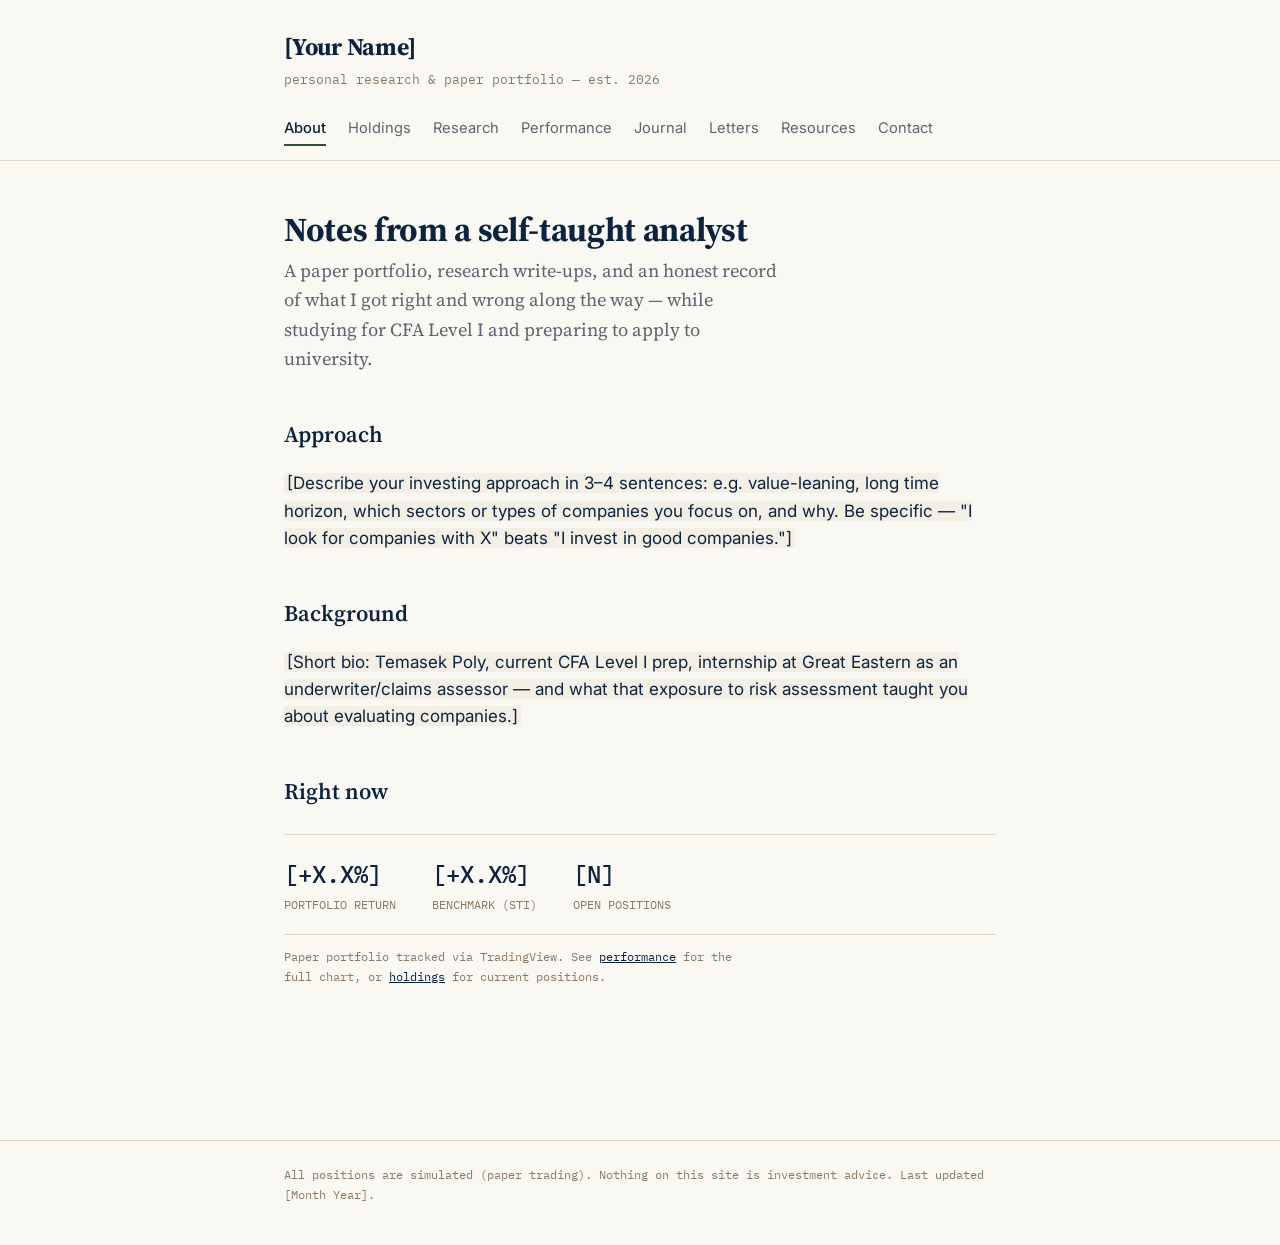
==== index.html @ 6b08133f "Add files via upload" ====
<!DOCTYPE html>
<html lang="en">
<head>
<meta charset="UTF-8">
<meta name="viewport" content="width=device-width, initial-scale=1.0">
<title>[Your Name] &mdash; Investment Research</title>
<link rel="stylesheet" href="style.css">
</head>
<body>

<header class="site">
  <div class="wrap">
    <a href="index.html" class="site-title">[Your Name]</a>
    <div class="site-tagline">personal research &amp; paper portfolio — est. 2026</div>
    <nav class="site">
      <a href="index.html" class="active">About</a>
      <a href="holdings.html">Holdings</a>
      <a href="research.html">Research</a>
      <a href="performance.html">Performance</a>
      <a href="journal.html">Journal</a>
      <a href="letters.html">Letters</a>
      <a href="resources.html">Resources</a>
      <a href="contact.html">Contact</a>
    </nav>
  </div>
</header>

<main>
  <div class="wrap">
    <h1>Notes from a self-taught analyst</h1>
    <p class="lede">A paper portfolio, research write-ups, and an honest record of what I got right and wrong along the way &mdash; while studying for CFA Level I and preparing to apply to university.</p>

    <h2>Approach</h2>
    <p><span class="ph">[Describe your investing approach in 3&ndash;4 sentences: e.g. value-leaning, long time horizon, which sectors or types of companies you focus on, and why. Be specific &mdash; "I look for companies with X" beats "I invest in good companies."]</span></p>

    <h2>Background</h2>
    <p><span class="ph">[Short bio: Temasek Poly, current CFA Level I prep, internship at Great Eastern as an underwriter/claims assessor &mdash; and what that exposure to risk assessment taught you about evaluating companies.]</span></p>

    <h2>Right now</h2>
    <div class="stats">
      <div class="stat"><div class="num">[+X.X%]</div><div class="label">PORTFOLIO RETURN</div></div>
      <div class="stat"><div class="num">[+X.X%]</div><div class="label">BENCHMARK (STI)</div></div>
      <div class="stat"><div class="num">[N]</div><div class="label">OPEN POSITIONS</div></div>
    </div>
    <p class="meta">Paper portfolio tracked via TradingView. See <a href="performance.html">performance</a> for the full chart, or <a href="holdings.html">holdings</a> for current positions.</p>
  </div>
</main>

<footer class="site">
  <div class="wrap">
    All positions are simulated (paper trading). Nothing on this site is investment advice. Last updated [Month Year].
  </div>
</footer>

</body>
</html>
---- style.css ----
@import url('https://fonts.googleapis.com/css2?family=Source+Serif+4:opsz,wght@8..60,400;8..60,600;8..60,700&family=Inter:wght@400;500;600&family=IBM+Plex+Mono:wght@400;500&display=swap');

:root{
  --ink:#0C2340;
  --paper:#FAF8F3;
  --paper-raised:#F3EFE4;
  --green:#2F5233;
  --brick:#8B3A3A;
  --stone:#8B7864;
  --line:#DDD7C7;
  --muted:#5C6470;
  --serif: 'Source Serif 4', Georgia, serif;
  --sans: 'Inter', -apple-system, sans-serif;
  --mono: 'IBM Plex Mono', monospace;
}

*{box-sizing:border-box;}
html{scroll-behavior:smooth;}
body{
  margin:0;
  background:var(--paper);
  color:var(--ink);
  font-family:var(--sans);
  font-size:17px;
  line-height:1.6;
}
a{color:var(--ink);}
a:focus-visible, button:focus-visible, input:focus-visible, textarea:focus-visible{
  outline:2px solid var(--green);
  outline-offset:2px;
}

.wrap{max-width:760px;margin:0 auto;padding:0 24px;}

/* Header / nav */
header.site{
  border-bottom:1px solid var(--line);
  padding:28px 0 0;
}
.site-title{
  font-family:var(--serif);
  font-weight:700;
  font-size:1.5rem;
  text-decoration:none;
  color:var(--ink);
  letter-spacing:-0.01em;
}
.site-tagline{
  font-family:var(--mono);
  font-size:0.8rem;
  color:var(--stone);
  margin-top:4px;
}
nav.site{
  display:flex;
  flex-wrap:wrap;
  gap:2px 22px;
  margin:22px 0 0;
  padding-bottom:14px;
}
nav.site a{
  text-decoration:none;
  font-size:0.92rem;
  color:var(--muted);
  padding:4px 0;
  border-bottom:2px solid transparent;
}
nav.site a:hover{color:var(--ink);}
nav.site a.active{color:var(--ink);border-bottom-color:var(--green);font-weight:500;}

main{padding:48px 0 80px;}

h1{
  font-family:var(--serif);
  font-size:2.1rem;
  line-height:1.2;
  margin:0 0 6px;
  font-weight:700;
  letter-spacing:-0.01em;
}
h2{
  font-family:var(--serif);
  font-size:1.4rem;
  margin:44px 0 14px;
  font-weight:600;
}
h3{
  font-family:var(--serif);
  font-size:1.1rem;
  margin:28px 0 8px;
  font-weight:600;
}
p{max-width:66ch;}
.lede{
  font-family:var(--serif);
  font-size:1.15rem;
  color:var(--muted);
  max-width:56ch;
  margin-top:0;
}
.meta{
  font-family:var(--mono);
  font-size:0.78rem;
  color:var(--stone);
}

/* Ledger rows (holdings, journal) */
.ledger{border-top:1px solid var(--line);margin-top:18px;}
.ledger-row{
  display:flex;
  gap:16px;
  padding:16px 0;
  border-bottom:1px solid var(--line);
  align-items:baseline;
}
.ledger-row .ticker{
  font-family:var(--mono);
  font-weight:500;
  width:64px;
  flex-shrink:0;
}
.ledger-row .body{flex:1;min-width:0;}
.ledger-row .name{font-weight:600;}
.ledger-row .thesis{color:var(--muted);font-size:0.94rem;margin-top:3px;}
.ledger-row .num{
  font-family:var(--mono);
  font-size:0.92rem;
  text-align:right;
  flex-shrink:0;
}
.gain{color:var(--green);}
.loss{color:var(--brick);}

/* Journal / letters entries */
.entry{
  border-top:1px solid var(--line);
  padding:22px 0;
}
.entry:last-child{border-bottom:1px solid var(--line);}
.entry .meta{margin-bottom:6px;}
.entry h3{margin:0 0 8px;}
.tag{
  display:inline-block;
  font-family:var(--mono);
  font-size:0.72rem;
  color:var(--stone);
  border:1px solid var(--line);
  border-radius:3px;
  padding:1px 7px;
  margin-right:6px;
}

/* Cards for resources */
.res-item{padding:14px 0;border-top:1px solid var(--line);}
.res-item:last-child{border-bottom:1px solid var(--line);}
.res-item .title{font-weight:600;}
.res-item .note{color:var(--muted);font-size:0.94rem;margin-top:2px;}

/* Placeholder styling */
.ph{
  background:var(--paper-raised);
  border-radius:2px;
  padding:0 3px;
}

/* Forms */
form.contact{margin-top:20px;max-width:480px;}
form.contact label{
  display:block;
  font-family:var(--mono);
  font-size:0.78rem;
  color:var(--stone);
  margin:16px 0 6px;
}
form.contact input, form.contact textarea{
  width:100%;
  font-family:var(--sans);
  font-size:0.95rem;
  padding:10px 12px;
  border:1px solid var(--line);
  border-radius:3px;
  background:#fff;
  color:var(--ink);
}
form.contact textarea{min-height:120px;resize:vertical;}
form.contact button{
  margin-top:22px;
  font-family:var(--sans);
  font-weight:600;
  font-size:0.95rem;
  background:var(--ink);
  color:var(--paper);
  border:none;
  padding:11px 22px;
  border-radius:3px;
  cursor:pointer;
}
form.contact button:hover{background:var(--green);}

/* Performance stat row */
.stats{
  display:flex;
  gap:36px;
  flex-wrap:wrap;
  margin:24px 0 8px;
  padding:20px 0;
  border-top:1px solid var(--line);
  border-bottom:1px solid var(--line);
}
.stat .num{font-family:var(--mono);font-size:1.5rem;font-weight:500;}
.stat .label{font-family:var(--mono);font-size:0.72rem;color:var(--stone);margin-top:2px;}

footer.site{
  border-top:1px solid var(--line);
  margin-top:60px;
  padding:24px 0 40px;
  font-family:var(--mono);
  font-size:0.78rem;
  color:var(--stone);
}

@media (max-width:560px){
  h1{font-size:1.7rem;}
  .ledger-row{flex-wrap:wrap;}
  .ledger-row .num{width:100%;text-align:left;}
}
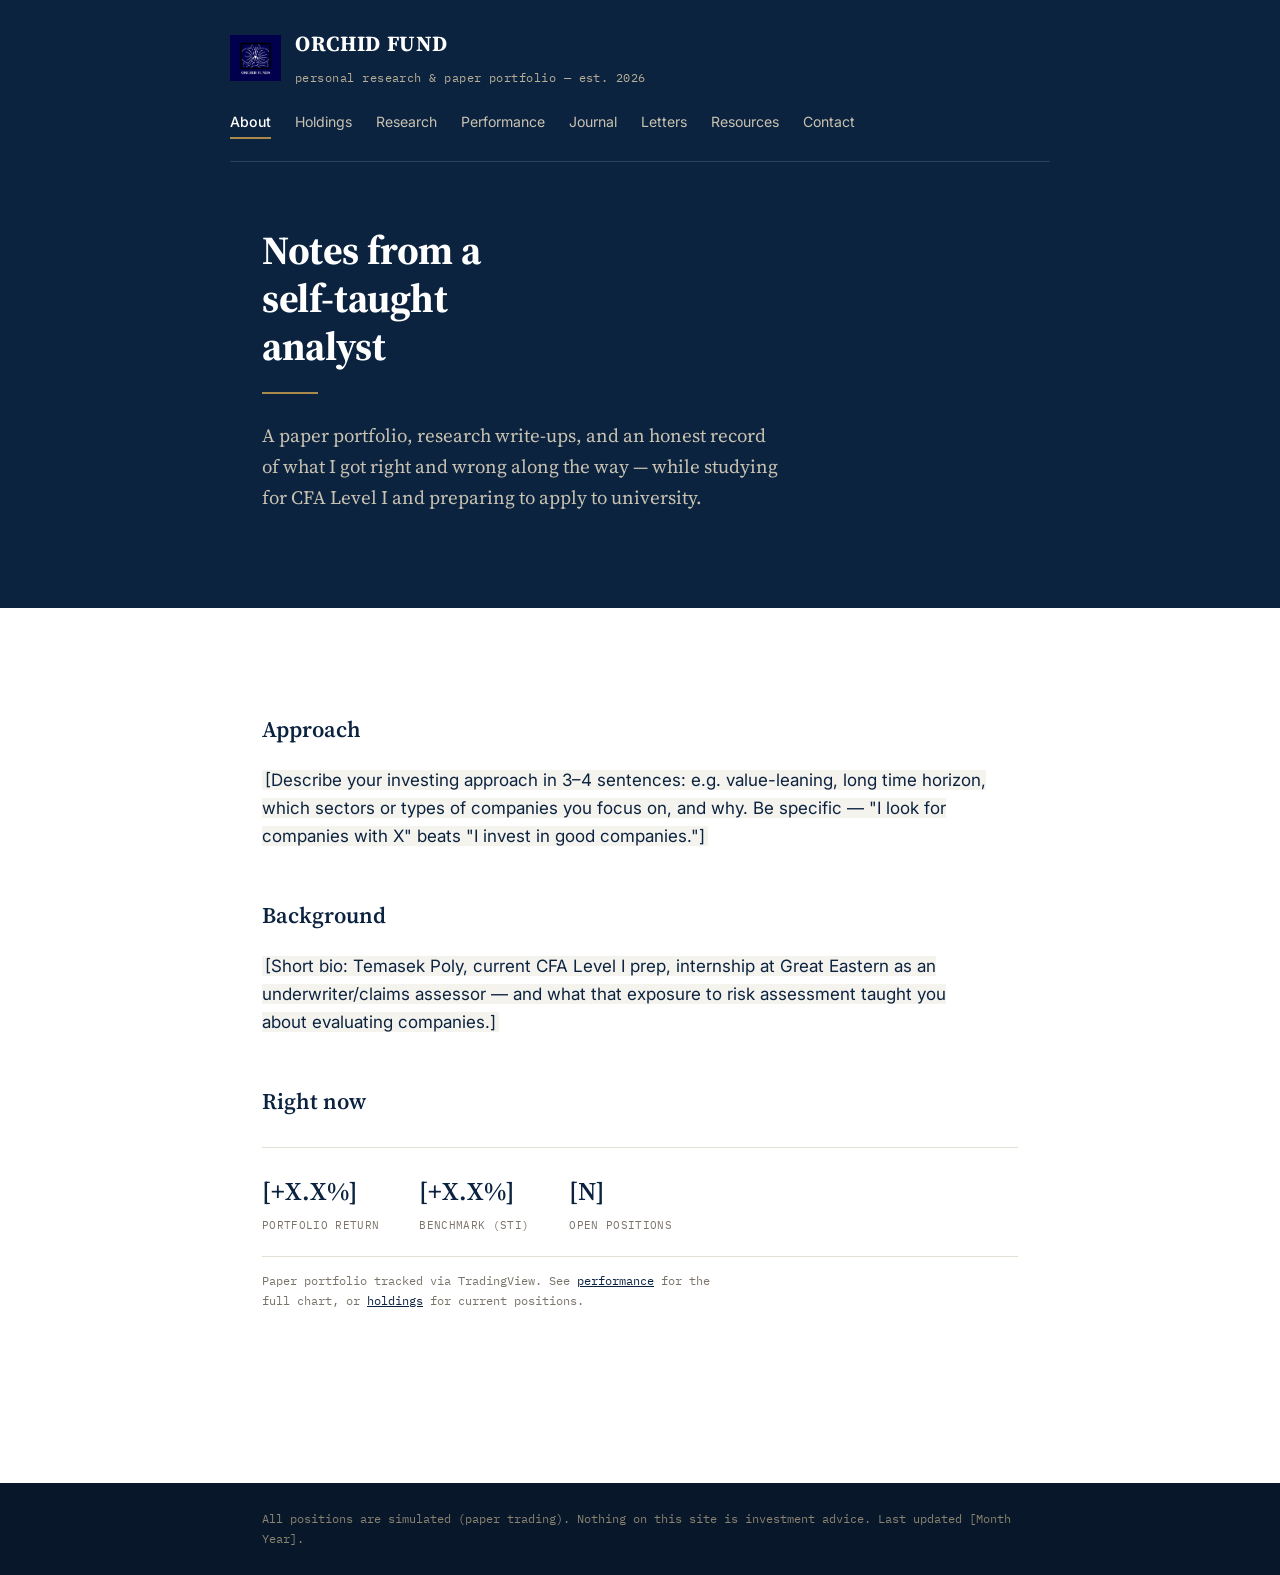
==== commit 5e14e130: "Add files via upload" ====
--- a/index.html
+++ b/index.html
@@ -3,15 +3,20 @@
 <head>
 <meta charset="UTF-8">
 <meta name="viewport" content="width=device-width, initial-scale=1.0">
-<title>[Your Name] &mdash; Investment Research</title>
+<title>Orchid Fund — Investment Research</title>
 <link rel="stylesheet" href="style.css">
 </head>
 <body>
 
 <header class="site">
-  <div class="wrap">
-    <a href="index.html" class="site-title">[Your Name]</a>
-    <div class="site-tagline">personal research &amp; paper portfolio — est. 2026</div>
+  <div class="wrap header-inner">
+    <a href="index.html" class="brand">
+      <img src="logo.png" alt="Orchid Fund logo">
+      <span class="brand-text">
+        <span class="site-title">ORCHID FUND</span>
+        <span class="site-tagline">personal research &amp; paper portfolio — est. 2026</span>
+      </span>
+    </a>
     <nav class="site">
       <a href="index.html" class="active">About</a>
       <a href="holdings.html">Holdings</a>
@@ -25,11 +30,16 @@
   </div>
 </header>
 
+<div class="hero">
+  <div class="wrap">
+    <h1>Notes from a self-taught analyst</h1>
+    <div class="hero-rule"></div>
+    <p class="lede">A paper portfolio, research write-ups, and an honest record of what I got right and wrong along the way &mdash; while studying for CFA Level I and preparing to apply to university.</p>
+  </div>
+</div>
+
 <main>
   <div class="wrap">
-    <h1>Notes from a self-taught analyst</h1>
-    <p class="lede">A paper portfolio, research write-ups, and an honest record of what I got right and wrong along the way &mdash; while studying for CFA Level I and preparing to apply to university.</p>
-
     <h2>Approach</h2>
     <p><span class="ph">[Describe your investing approach in 3&ndash;4 sentences: e.g. value-leaning, long time horizon, which sectors or types of companies you focus on, and why. Be specific &mdash; "I look for companies with X" beats "I invest in good companies."]</span></p>
 
--- a/style.css
+++ b/style.css
@@ -1,13 +1,15 @@
 @import url('https://fonts.googleapis.com/css2?family=Source+Serif+4:opsz,wght@8..60,400;8..60,600;8..60,700&family=Inter:wght@400;500;600&family=IBM+Plex+Mono:wght@400;500&display=swap');
 
 :root{
-  --ink:#0C2340;
-  --paper:#FAF8F3;
-  --paper-raised:#F3EFE4;
+  --navy:#0C2340;
+  --navy-deep:#081729;
+  --paper:#FFFFFF;
+  --paper-raised:#F5F3EE;
+  --gold:#A98A4B;
   --green:#2F5233;
   --brick:#8B3A3A;
-  --stone:#8B7864;
-  --line:#DDD7C7;
+  --stone:#7A736A;
+  --line:#E4E0D6;
   --muted:#5C6470;
   --serif: 'Source Serif 4', Georgia, serif;
   --sans: 'Inter', -apple-system, sans-serif;
@@ -19,56 +21,92 @@
 body{
   margin:0;
   background:var(--paper);
-  color:var(--ink);
+  color:var(--navy);
   font-family:var(--sans);
   font-size:17px;
-  line-height:1.6;
-}
-a{color:var(--ink);}
+  line-height:1.65;
+}
+a{color:var(--navy);}
 a:focus-visible, button:focus-visible, input:focus-visible, textarea:focus-visible{
-  outline:2px solid var(--green);
+  outline:2px solid var(--gold);
   outline-offset:2px;
 }
 
-.wrap{max-width:760px;margin:0 auto;padding:0 24px;}
-
-/* Header / nav */
+.wrap{max-width:820px;margin:0 auto;padding:0 32px;}
+
+/* Header / nav - dark navy institutional banner */
 header.site{
-  border-bottom:1px solid var(--line);
-  padding:28px 0 0;
-}
-.site-title{
+  background:var(--navy);
+  color:#EDE9DD;
+}
+.header-inner{
+  display:flex;
+  align-items:center;
+  justify-content:space-between;
+  padding:26px 0 22px;
+  flex-wrap:wrap;
+  gap:16px;
+  border-bottom:1px solid rgba(237,233,221,0.15);
+}
+.brand{
+  display:flex;
+  align-items:center;
+  gap:14px;
+  text-decoration:none;
+  color:#fff;
+}
+.brand img{height:46px;width:auto;display:block;}
+.brand-text .site-title{
   font-family:var(--serif);
   font-weight:700;
-  font-size:1.5rem;
-  text-decoration:none;
-  color:var(--ink);
-  letter-spacing:-0.01em;
-}
-.site-tagline{
-  font-family:var(--mono);
-  font-size:0.8rem;
-  color:var(--stone);
-  margin-top:4px;
+  font-size:1.35rem;
+  letter-spacing:0.03em;
+  color:#fff;
+  display:block;
+}
+.brand-text .site-tagline{
+  font-family:var(--mono);
+  font-size:0.72rem;
+  letter-spacing:0.04em;
+  color:#B7AE95;
+  margin-top:2px;
 }
 nav.site{
   display:flex;
   flex-wrap:wrap;
-  gap:2px 22px;
-  margin:22px 0 0;
-  padding-bottom:14px;
+  gap:6px 24px;
 }
 nav.site a{
   text-decoration:none;
-  font-size:0.92rem;
-  color:var(--muted);
+  font-size:0.88rem;
+  color:#C8C2B0;
   padding:4px 0;
   border-bottom:2px solid transparent;
-}
-nav.site a:hover{color:var(--ink);}
-nav.site a.active{color:var(--ink);border-bottom-color:var(--green);font-weight:500;}
-
-main{padding:48px 0 80px;}
+  transition:color .15s;
+}
+nav.site a:hover{color:#fff;}
+nav.site a.active{color:#fff;border-bottom-color:var(--gold);font-weight:500;}
+
+/* Hero, used on home page */
+.hero{
+  background:var(--navy);
+  color:#EDE9DD;
+  padding:64px 0 76px;
+}
+.hero h1{
+  color:#fff;
+  font-size:2.5rem;
+  max-width:14ch;
+}
+.hero .lede{color:#C8C2B0;}
+.hero-rule{
+  width:56px;
+  height:2px;
+  background:var(--gold);
+  margin:22px 0 26px;
+}
+
+main{padding:56px 0 90px;}
 
 h1{
   font-family:var(--serif);
@@ -77,12 +115,14 @@
   margin:0 0 6px;
   font-weight:700;
   letter-spacing:-0.01em;
+  color:var(--navy);
 }
 h2{
   font-family:var(--serif);
   font-size:1.4rem;
-  margin:44px 0 14px;
+  margin:48px 0 16px;
   font-weight:600;
+  color:var(--navy);
 }
 h3{
   font-family:var(--serif);
@@ -93,9 +133,9 @@
 p{max-width:66ch;}
 .lede{
   font-family:var(--serif);
-  font-size:1.15rem;
+  font-size:1.18rem;
   color:var(--muted);
-  max-width:56ch;
+  max-width:52ch;
   margin-top:0;
 }
 .meta{
@@ -109,7 +149,7 @@
 .ledger-row{
   display:flex;
   gap:16px;
-  padding:16px 0;
+  padding:18px 0;
   border-bottom:1px solid var(--line);
   align-items:baseline;
 }
@@ -118,6 +158,7 @@
   font-weight:500;
   width:64px;
   flex-shrink:0;
+  color:var(--gold);
 }
 .ledger-row .body{flex:1;min-width:0;}
 .ledger-row .name{font-weight:600;}
@@ -134,7 +175,7 @@
 /* Journal / letters entries */
 .entry{
   border-top:1px solid var(--line);
-  padding:22px 0;
+  padding:24px 0;
 }
 .entry:last-child{border-bottom:1px solid var(--line);}
 .entry .meta{margin-bottom:6px;}
@@ -143,7 +184,8 @@
   display:inline-block;
   font-family:var(--mono);
   font-size:0.72rem;
-  color:var(--stone);
+  color:var(--navy);
+  background:var(--paper-raised);
   border:1px solid var(--line);
   border-radius:3px;
   padding:1px 7px;
@@ -180,7 +222,7 @@
   border:1px solid var(--line);
   border-radius:3px;
   background:#fff;
-  color:var(--ink);
+  color:var(--navy);
 }
 form.contact textarea{min-height:120px;resize:vertical;}
 form.contact button{
@@ -188,39 +230,42 @@
   font-family:var(--sans);
   font-weight:600;
   font-size:0.95rem;
-  background:var(--ink);
-  color:var(--paper);
+  background:var(--navy);
+  color:#fff;
   border:none;
-  padding:11px 22px;
+  padding:11px 24px;
   border-radius:3px;
   cursor:pointer;
 }
-form.contact button:hover{background:var(--green);}
+form.contact button:hover{background:var(--gold);color:var(--navy);}
 
 /* Performance stat row */
 .stats{
   display:flex;
-  gap:36px;
+  gap:40px;
   flex-wrap:wrap;
-  margin:24px 0 8px;
-  padding:20px 0;
+  margin:26px 0 8px;
+  padding:22px 0;
   border-top:1px solid var(--line);
   border-bottom:1px solid var(--line);
 }
-.stat .num{font-family:var(--mono);font-size:1.5rem;font-weight:500;}
-.stat .label{font-family:var(--mono);font-size:0.72rem;color:var(--stone);margin-top:2px;}
+.stat .num{font-family:var(--serif);font-size:1.6rem;font-weight:600;color:var(--navy);}
+.stat .label{font-family:var(--mono);font-size:0.7rem;color:var(--stone);margin-top:3px;letter-spacing:0.03em;}
 
 footer.site{
-  border-top:1px solid var(--line);
-  margin-top:60px;
-  padding:24px 0 40px;
-  font-family:var(--mono);
-  font-size:0.78rem;
-  color:var(--stone);
+  background:var(--navy-deep);
+  color:#8A8371;
+  margin-top:70px;
+  padding:26px 0;
+  font-family:var(--mono);
+  font-size:0.76rem;
 }
 
 @media (max-width:560px){
+  .hero h1{font-size:1.9rem;}
   h1{font-size:1.7rem;}
   .ledger-row{flex-wrap:wrap;}
   .ledger-row .num{width:100%;text-align:left;}
-}
+  .header-inner{padding-bottom:16px;}
+}
+
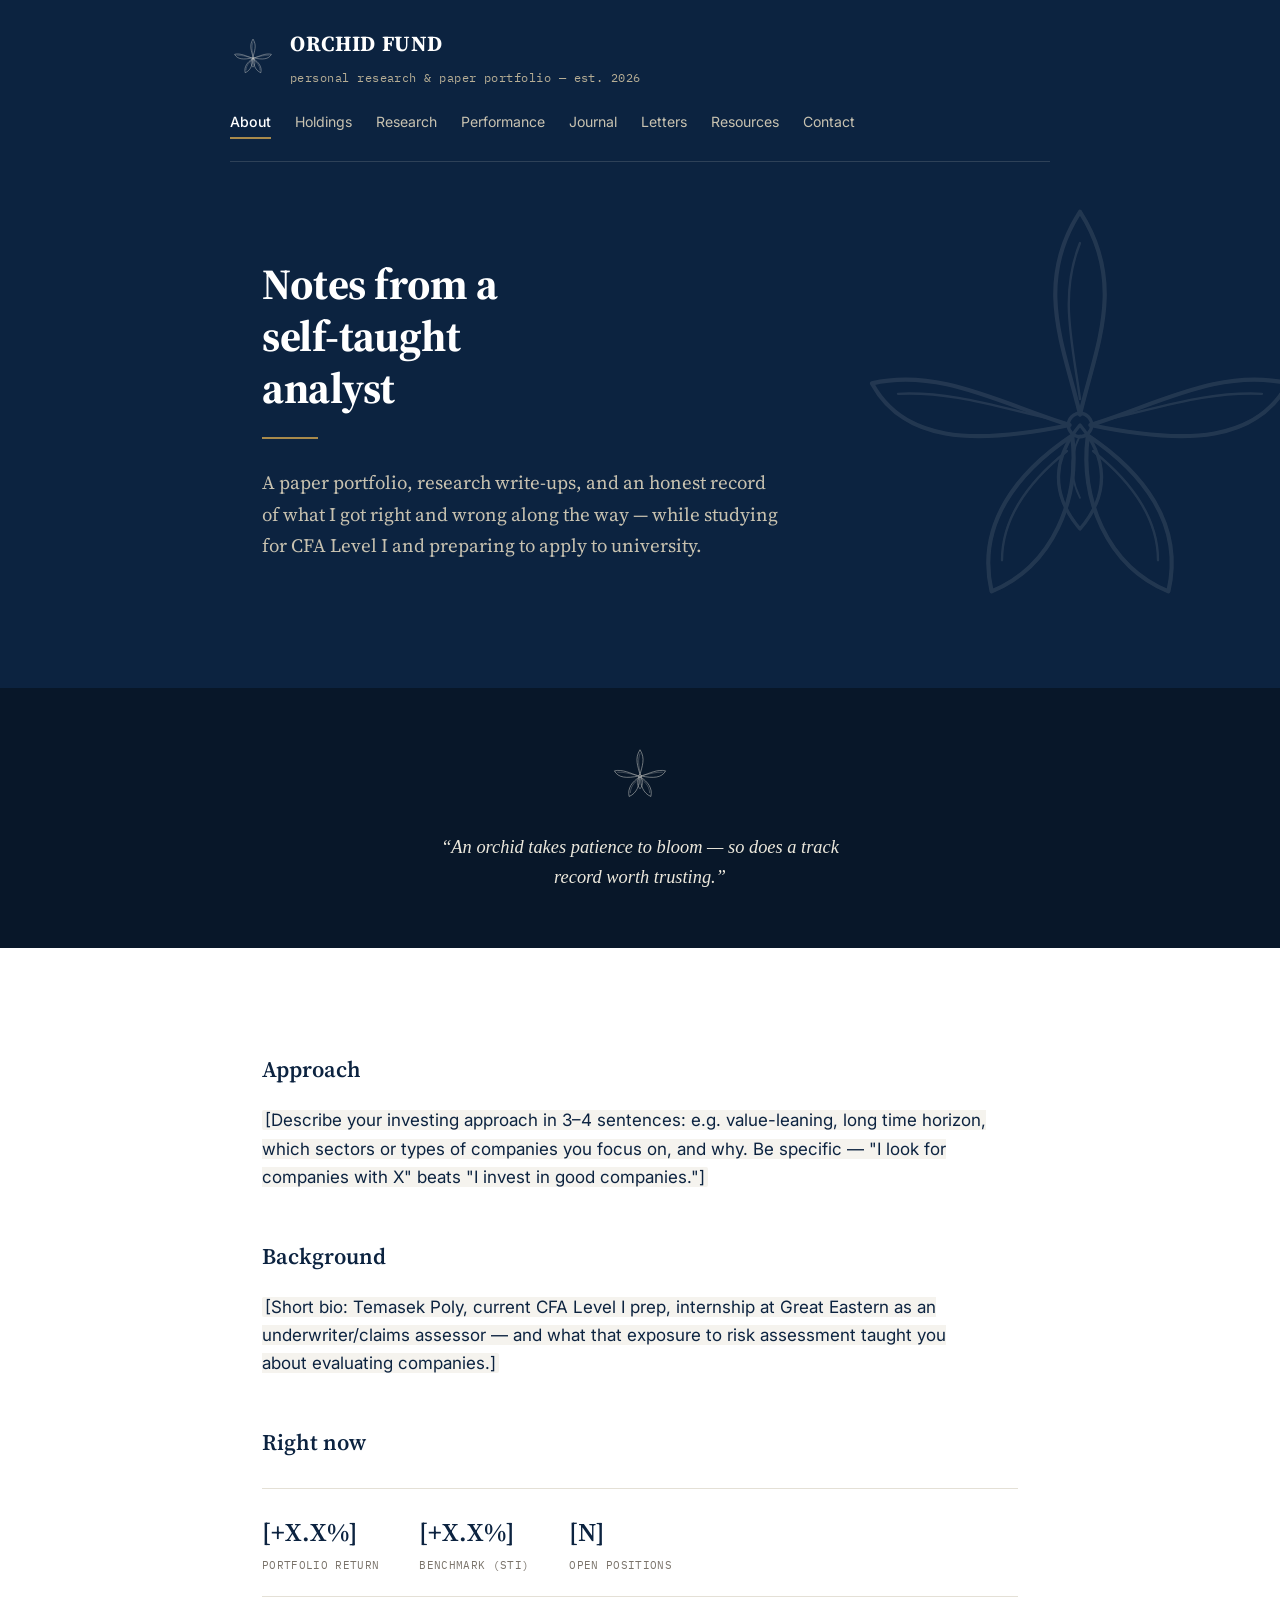
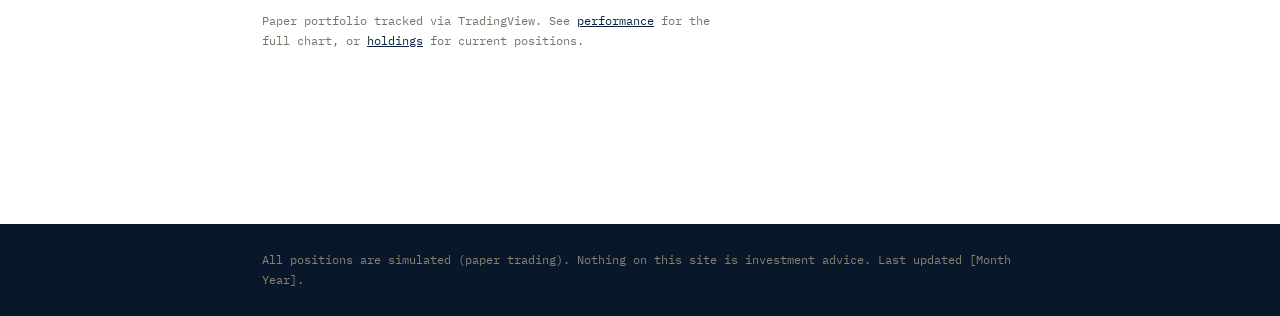
==== commit 6d46b27f: "Add files via upload" ====
--- a/index.html
+++ b/index.html
@@ -11,7 +11,7 @@
 <header class="site">
   <div class="wrap header-inner">
     <a href="index.html" class="brand">
-      <img src="logo.png" alt="Orchid Fund logo">
+      <img src="orchid-mark.svg" alt="Orchid Fund mark">
       <span class="brand-text">
         <span class="site-title">ORCHID FUND</span>
         <span class="site-tagline">personal research &amp; paper portfolio — est. 2026</span>
@@ -31,11 +31,17 @@
 </header>
 
 <div class="hero">
+  <img src="orchid-mark.svg" alt="" class="hero-mark">
   <div class="wrap">
     <h1>Notes from a self-taught analyst</h1>
     <div class="hero-rule"></div>
     <p class="lede">A paper portfolio, research write-ups, and an honest record of what I got right and wrong along the way &mdash; while studying for CFA Level I and preparing to apply to university.</p>
   </div>
+</div>
+
+<div class="signature-band">
+  <img src="orchid-mark.svg" alt="">
+  <p>&ldquo;An orchid takes patience to bloom &mdash; so does a track record worth trusting.&rdquo;</p>
 </div>
 
 <main>
--- a/style.css
+++ b/style.css
@@ -89,21 +89,71 @@
 
 /* Hero, used on home page */
 .hero{
+  position:relative;
   background:var(--navy);
   color:#EDE9DD;
-  padding:64px 0 76px;
-}
+  padding:96px 0 108px;
+  overflow:hidden;
+}
+.hero-mark{
+  position:absolute;
+  top:50%;
+  right:-60px;
+  transform:translateY(-50%);
+  width:520px;
+  height:520px;
+  opacity:0.1;
+  animation:hero-reveal 1.6s ease-out both;
+}
+.hero .wrap{position:relative;z-index:1;}
 .hero h1{
   color:#fff;
-  font-size:2.5rem;
-  max-width:14ch;
-}
-.hero .lede{color:#C8C2B0;}
+  font-size:2.7rem;
+  max-width:13ch;
+  animation:hero-rise 1s ease-out both;
+}
+.hero .lede{
+  color:#C8C2B0;
+  animation:hero-rise 1s ease-out .15s both;
+}
 .hero-rule{
   width:56px;
   height:2px;
   background:var(--gold);
-  margin:22px 0 26px;
+  margin:24px 0 28px;
+  animation:hero-rise 1s ease-out .05s both;
+}
+@keyframes hero-rise{
+  from{opacity:0;transform:translateY(14px);}
+  to{opacity:1;transform:translateY(0);}
+}
+@keyframes hero-reveal{
+  from{opacity:0;transform:translateY(-50%) scale(0.92);}
+  to{opacity:0.1;transform:translateY(-50%) scale(1);}
+}
+@media (prefers-reduced-motion: reduce){
+  .hero-mark, .hero h1, .hero .lede, .hero-rule{animation:none;}
+}
+
+/* Signature band - full-bleed navy strip with centered mark, used between sections */
+.signature-band{
+  background:var(--navy-deep);
+  color:#B7AE95;
+  padding:56px 0;
+  text-align:center;
+}
+.signature-band img{width:64px;height:64px;opacity:0.85;margin-bottom:16px;}
+.signature-band p{
+  font-family:var(--serif);
+  font-style:italic;
+  font-size:1.15rem;
+  color:#EDE9DD;
+  max-width:44ch;
+  margin:0 auto;
+}
+
+@media (max-width:700px){
+  .hero-mark{width:320px;height:320px;right:-100px;}
 }
 
 main{padding:56px 0 90px;}
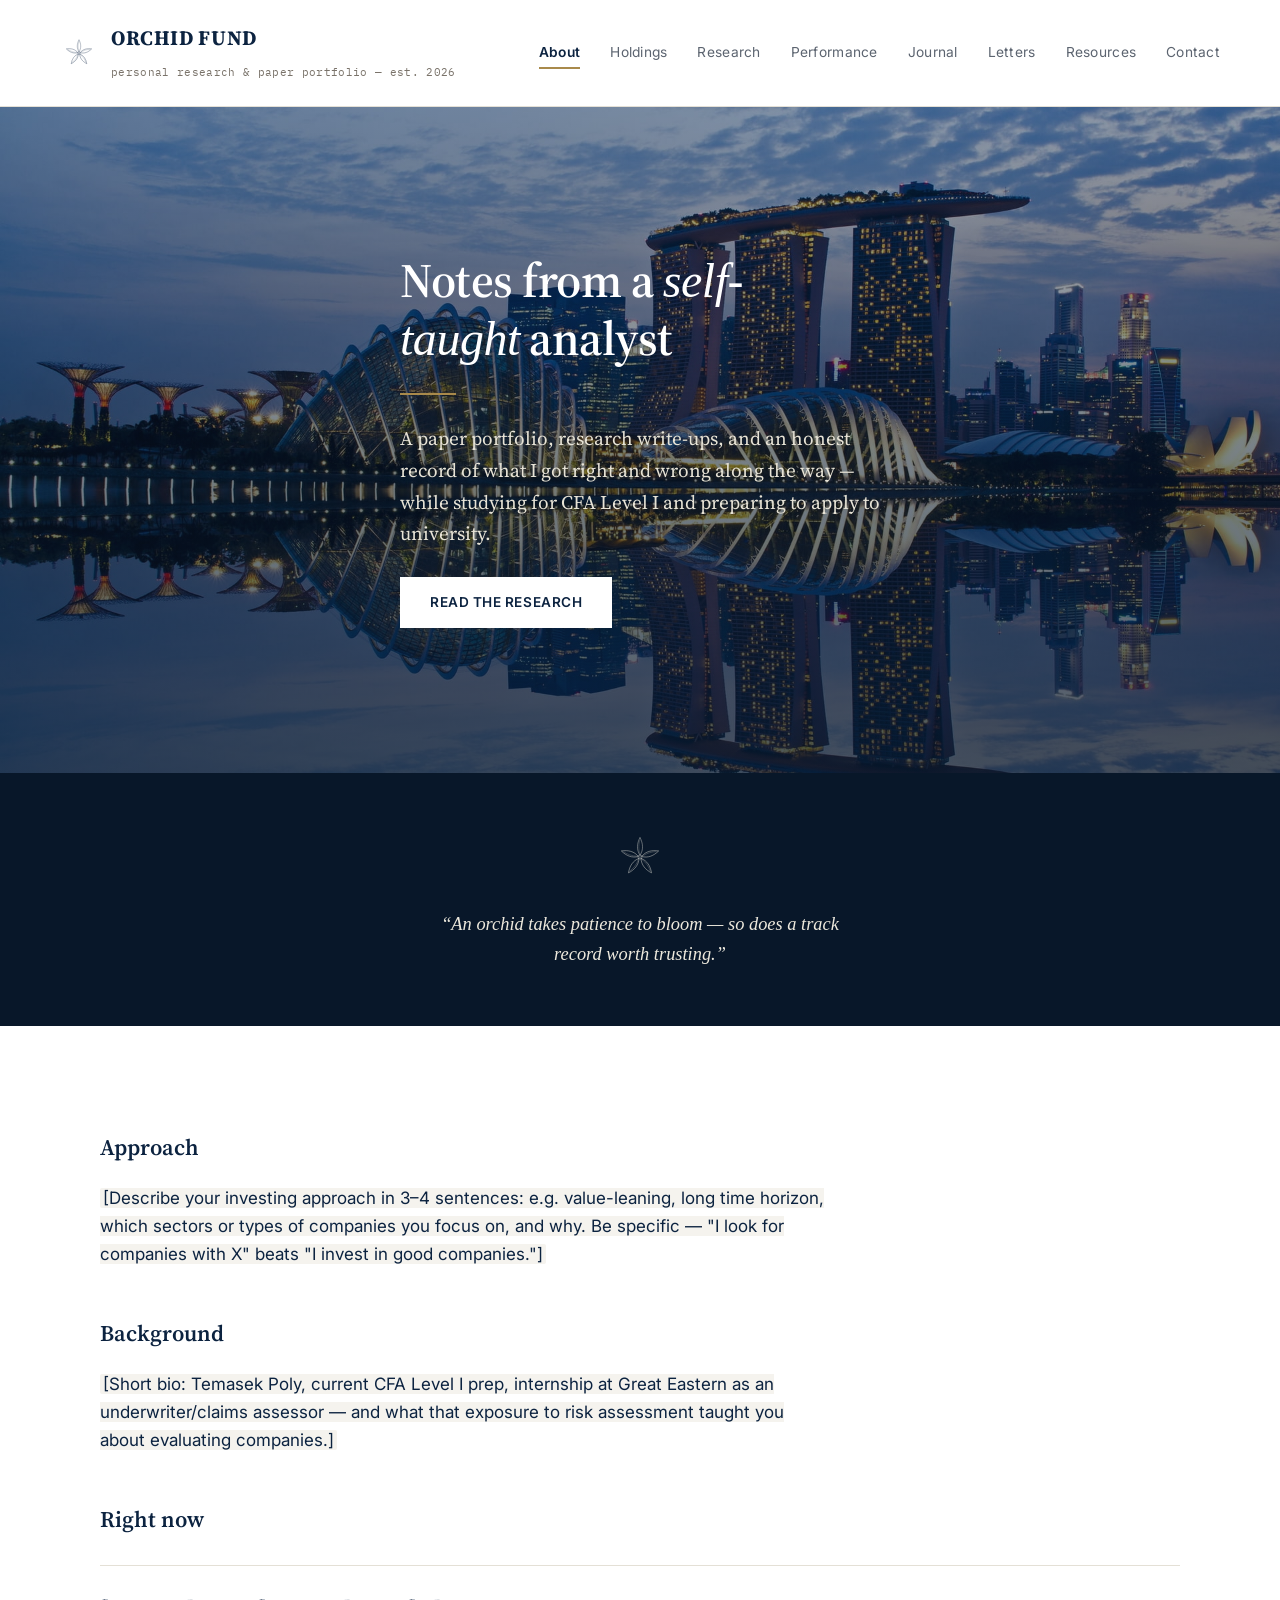
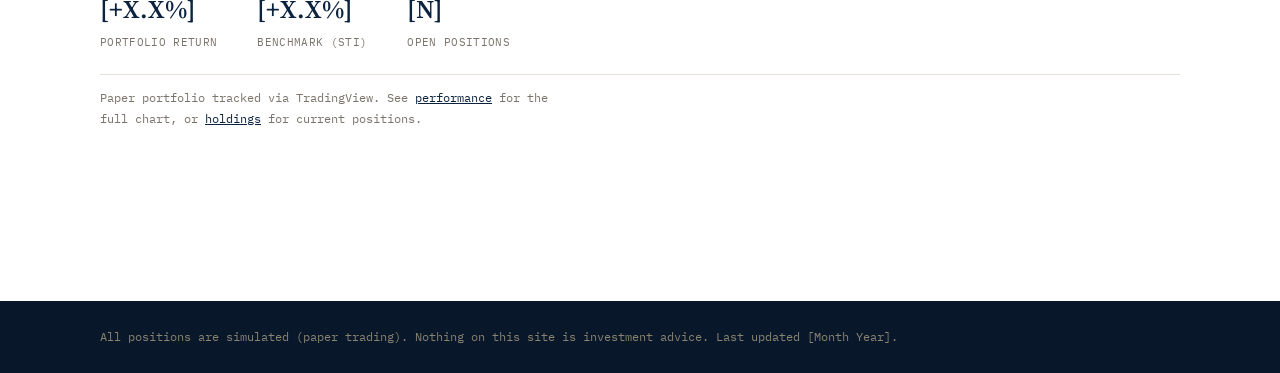
==== commit 58abd5e1: "Add files via upload" ====
--- a/index.html
+++ b/index.html
@@ -31,16 +31,16 @@
 </header>
 
 <div class="hero">
-  <img src="orchid-mark.svg" alt="" class="hero-mark">
   <div class="wrap">
-    <h1>Notes from a self-taught analyst</h1>
+    <h1>Notes from a <em>self-taught</em> analyst</h1>
     <div class="hero-rule"></div>
     <p class="lede">A paper portfolio, research write-ups, and an honest record of what I got right and wrong along the way &mdash; while studying for CFA Level I and preparing to apply to university.</p>
+    <a href="research.html" class="hero-cta">READ THE RESEARCH</a>
   </div>
 </div>
 
 <div class="signature-band">
-  <img src="orchid-mark.svg" alt="">
+  <img src="orchid-mark-light.svg" alt="">
   <p>&ldquo;An orchid takes patience to bloom &mdash; so does a track record worth trusting.&rdquo;</p>
 </div>
 
--- a/style.css
+++ b/style.css
@@ -32,107 +32,115 @@
   outline-offset:2px;
 }
 
-.wrap{max-width:820px;margin:0 auto;padding:0 32px;}
-
-/* Header / nav - dark navy institutional banner */
+.wrap{max-width:1160px;margin:0 auto;padding:0 40px;}
+
+/* Header / nav - clean white bar, logo left, nav right */
 header.site{
-  background:var(--navy);
-  color:#EDE9DD;
+  background:var(--paper);
+  color:var(--navy);
+  border-bottom:1px solid var(--line);
 }
 .header-inner{
   display:flex;
   align-items:center;
   justify-content:space-between;
-  padding:26px 0 22px;
+  padding:22px 0;
   flex-wrap:wrap;
   gap:16px;
-  border-bottom:1px solid rgba(237,233,221,0.15);
 }
 .brand{
   display:flex;
   align-items:center;
-  gap:14px;
+  gap:13px;
   text-decoration:none;
-  color:#fff;
-}
-.brand img{height:46px;width:auto;display:block;}
+  color:var(--navy);
+}
+.brand img{height:38px;width:auto;display:block;}
 .brand-text .site-title{
   font-family:var(--serif);
   font-weight:700;
-  font-size:1.35rem;
+  font-size:1.28rem;
   letter-spacing:0.03em;
-  color:#fff;
+  color:var(--navy);
   display:block;
 }
 .brand-text .site-tagline{
   font-family:var(--mono);
-  font-size:0.72rem;
-  letter-spacing:0.04em;
-  color:#B7AE95;
+  font-size:0.7rem;
+  letter-spacing:0.03em;
+  color:var(--stone);
   margin-top:2px;
 }
 nav.site{
   display:flex;
   flex-wrap:wrap;
-  gap:6px 24px;
+  gap:8px 30px;
 }
 nav.site a{
   text-decoration:none;
-  font-size:0.88rem;
-  color:#C8C2B0;
+  font-size:0.86rem;
+  letter-spacing:0.02em;
+  color:var(--muted);
   padding:4px 0;
   border-bottom:2px solid transparent;
   transition:color .15s;
 }
-nav.site a:hover{color:#fff;}
-nav.site a.active{color:#fff;border-bottom-color:var(--gold);font-weight:500;}
-
-/* Hero, used on home page */
+nav.site a:hover{color:var(--navy);}
+nav.site a.active{color:var(--navy);border-bottom-color:var(--gold);font-weight:600;}
+
+/* Hero, used on home page - full-bleed photo */
 .hero{
   position:relative;
-  background:var(--navy);
-  color:#EDE9DD;
-  padding:96px 0 108px;
-  overflow:hidden;
-}
-.hero-mark{
-  position:absolute;
-  top:50%;
-  right:-60px;
-  transform:translateY(-50%);
-  width:520px;
-  height:520px;
-  opacity:0.1;
-  animation:hero-reveal 1.6s ease-out both;
+  min-height:74vh;
+  display:flex;
+  align-items:center;
+  background:
+    linear-gradient(180deg, rgba(8,23,41,0.35) 0%, rgba(8,23,41,0.72) 100%),
+    url('hero-photo.jpg') center 60%/cover no-repeat;
+  color:#fff;
 }
 .hero .wrap{position:relative;z-index:1;}
 .hero h1{
   color:#fff;
-  font-size:2.7rem;
-  max-width:13ch;
+  font-size:3rem;
+  max-width:16ch;
+  font-weight:600;
   animation:hero-rise 1s ease-out both;
 }
+.hero h1 em{font-style:italic;font-weight:400;}
 .hero .lede{
-  color:#C8C2B0;
+  color:#E7E3D6;
+  font-size:1.2rem;
+  max-width:48ch;
   animation:hero-rise 1s ease-out .15s both;
 }
 .hero-rule{
   width:56px;
   height:2px;
   background:var(--gold);
-  margin:24px 0 28px;
+  margin:26px 0 28px;
   animation:hero-rise 1s ease-out .05s both;
 }
+.hero-cta{
+  display:inline-block;
+  margin-top:8px;
+  background:#fff;
+  color:var(--navy);
+  font-family:var(--sans);
+  font-weight:600;
+  font-size:0.85rem;
+  letter-spacing:0.04em;
+  text-decoration:none;
+  padding:14px 30px;
+  animation:hero-rise 1s ease-out .25s both;
+}
+.hero-cta:hover{background:var(--gold);}
 @keyframes hero-rise{
   from{opacity:0;transform:translateY(14px);}
   to{opacity:1;transform:translateY(0);}
 }
-@keyframes hero-reveal{
-  from{opacity:0;transform:translateY(-50%) scale(0.92);}
-  to{opacity:0.1;transform:translateY(-50%) scale(1);}
-}
 @media (prefers-reduced-motion: reduce){
-  .hero-mark, .hero h1, .hero .lede, .hero-rule{animation:none;}
+  .hero h1, .hero .lede, .hero-rule, .hero-cta{animation:none;}
 }
 
 /* Signature band - full-bleed navy strip with centered mark, used between sections */
@@ -142,7 +150,7 @@
   padding:56px 0;
   text-align:center;
 }
-.signature-band img{width:64px;height:64px;opacity:0.85;margin-bottom:16px;}
+.signature-band img{width:56px;height:56px;opacity:0.9;margin-bottom:16px;}
 .signature-band p{
   font-family:var(--serif);
   font-style:italic;
@@ -153,7 +161,8 @@
 }
 
 @media (max-width:700px){
-  .hero-mark{width:320px;height:320px;right:-100px;}
+  .hero{min-height:60vh;}
+  .hero h1{font-size:2.1rem;}
 }
 
 main{padding:56px 0 90px;}
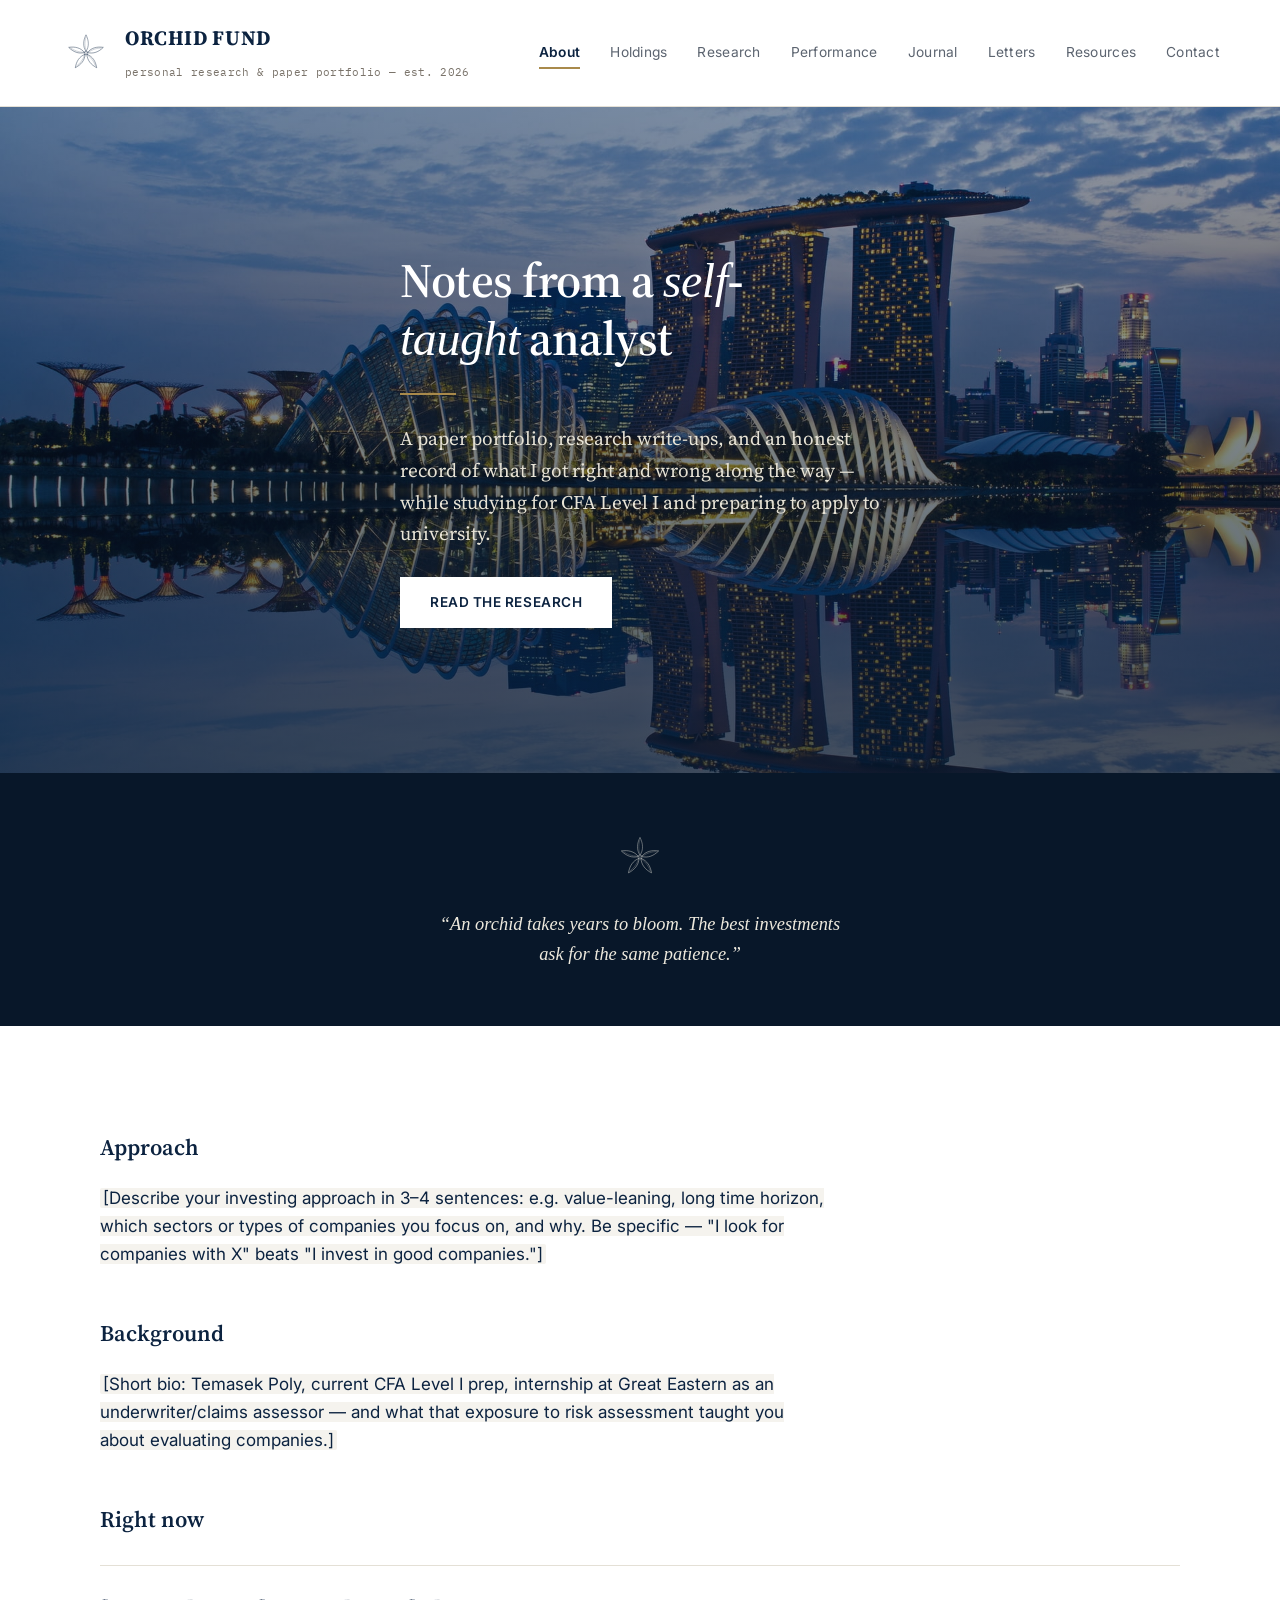
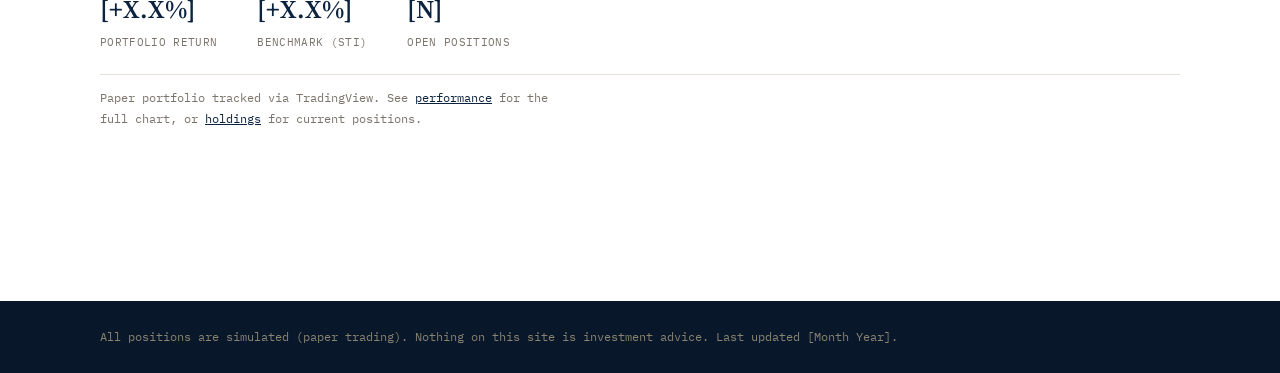
==== commit 93401460: "Add files via upload" ====
--- a/index.html
+++ b/index.html
@@ -41,7 +41,7 @@
 
 <div class="signature-band">
   <img src="orchid-mark-light.svg" alt="">
-  <p>&ldquo;An orchid takes patience to bloom &mdash; so does a track record worth trusting.&rdquo;</p>
+  <p>&ldquo;An orchid takes years to bloom. The best investments ask for the same patience.&rdquo;</p>
 </div>
 
 <main>
--- a/style.css
+++ b/style.css
@@ -55,7 +55,7 @@
   text-decoration:none;
   color:var(--navy);
 }
-.brand img{height:38px;width:auto;display:block;}
+.brand img{height:52px;width:auto;display:block;}
 .brand-text .site-title{
   font-family:var(--serif);
   font-weight:700;
